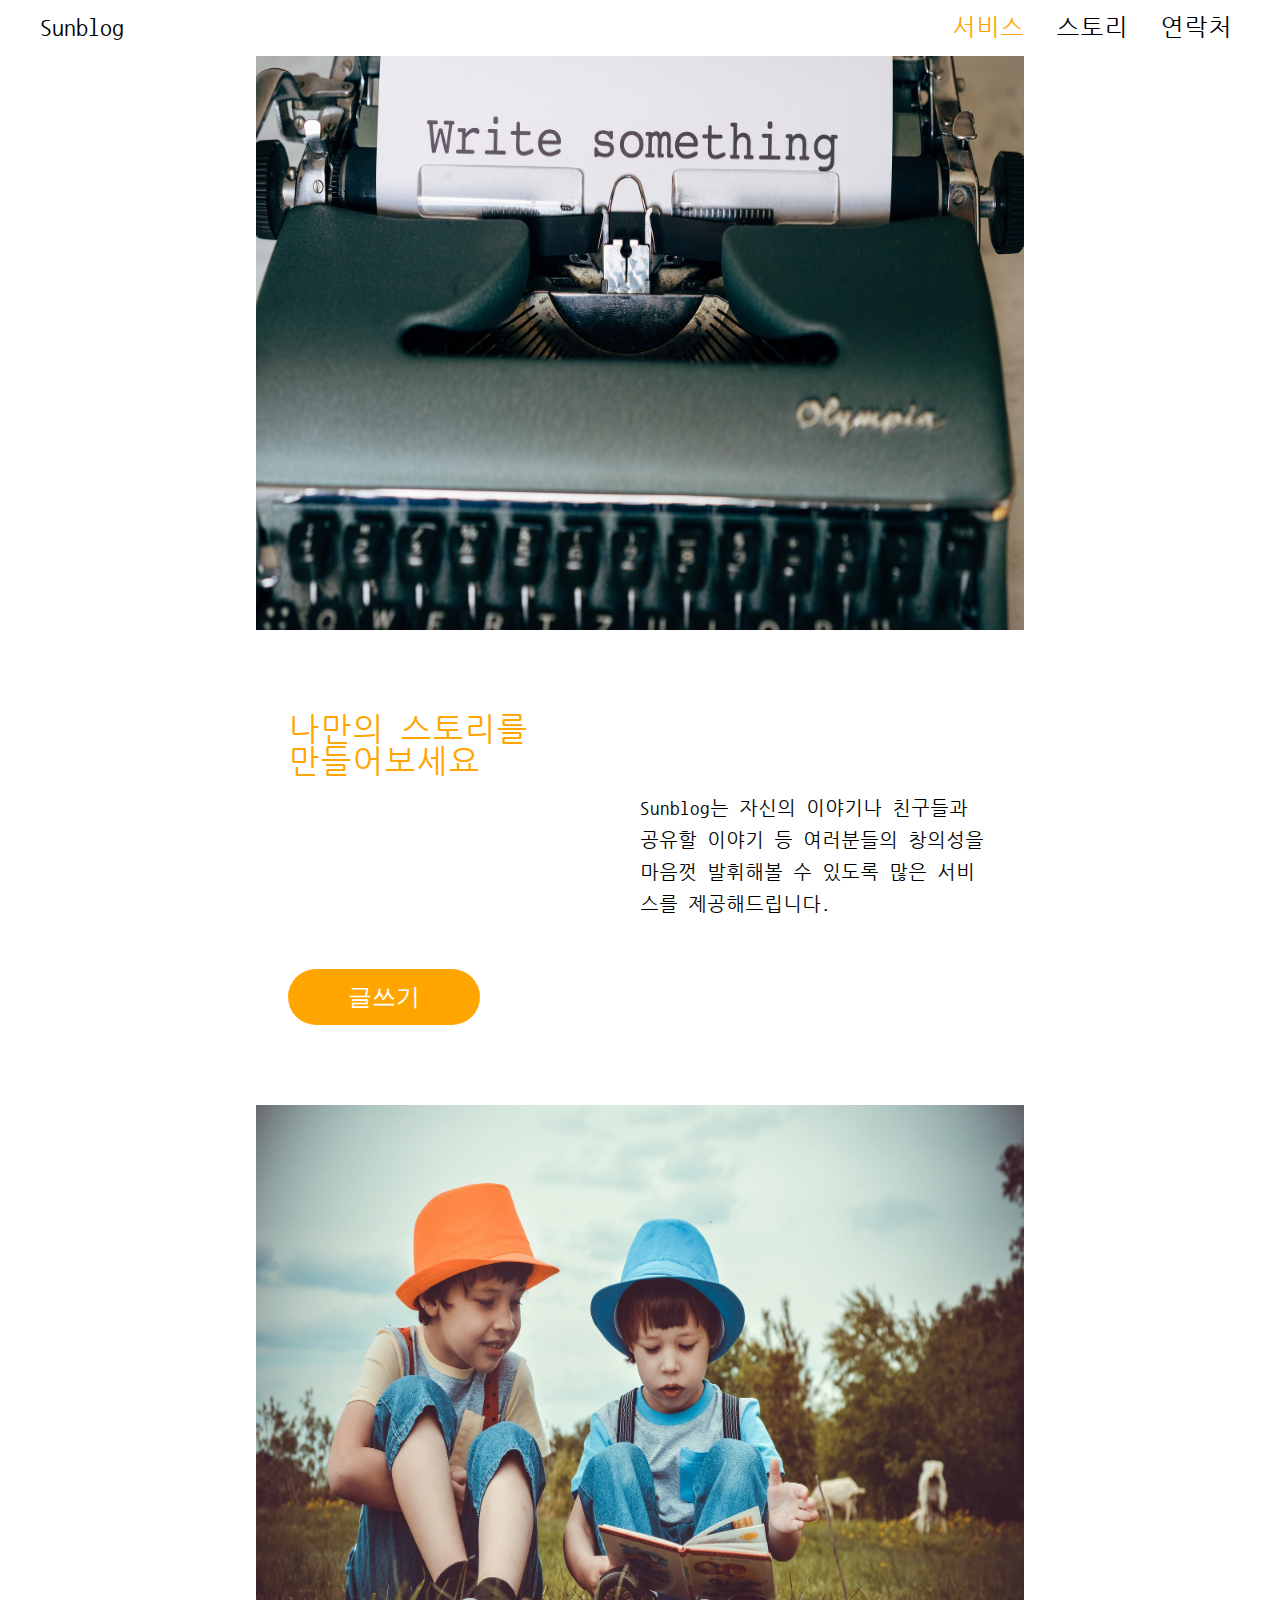
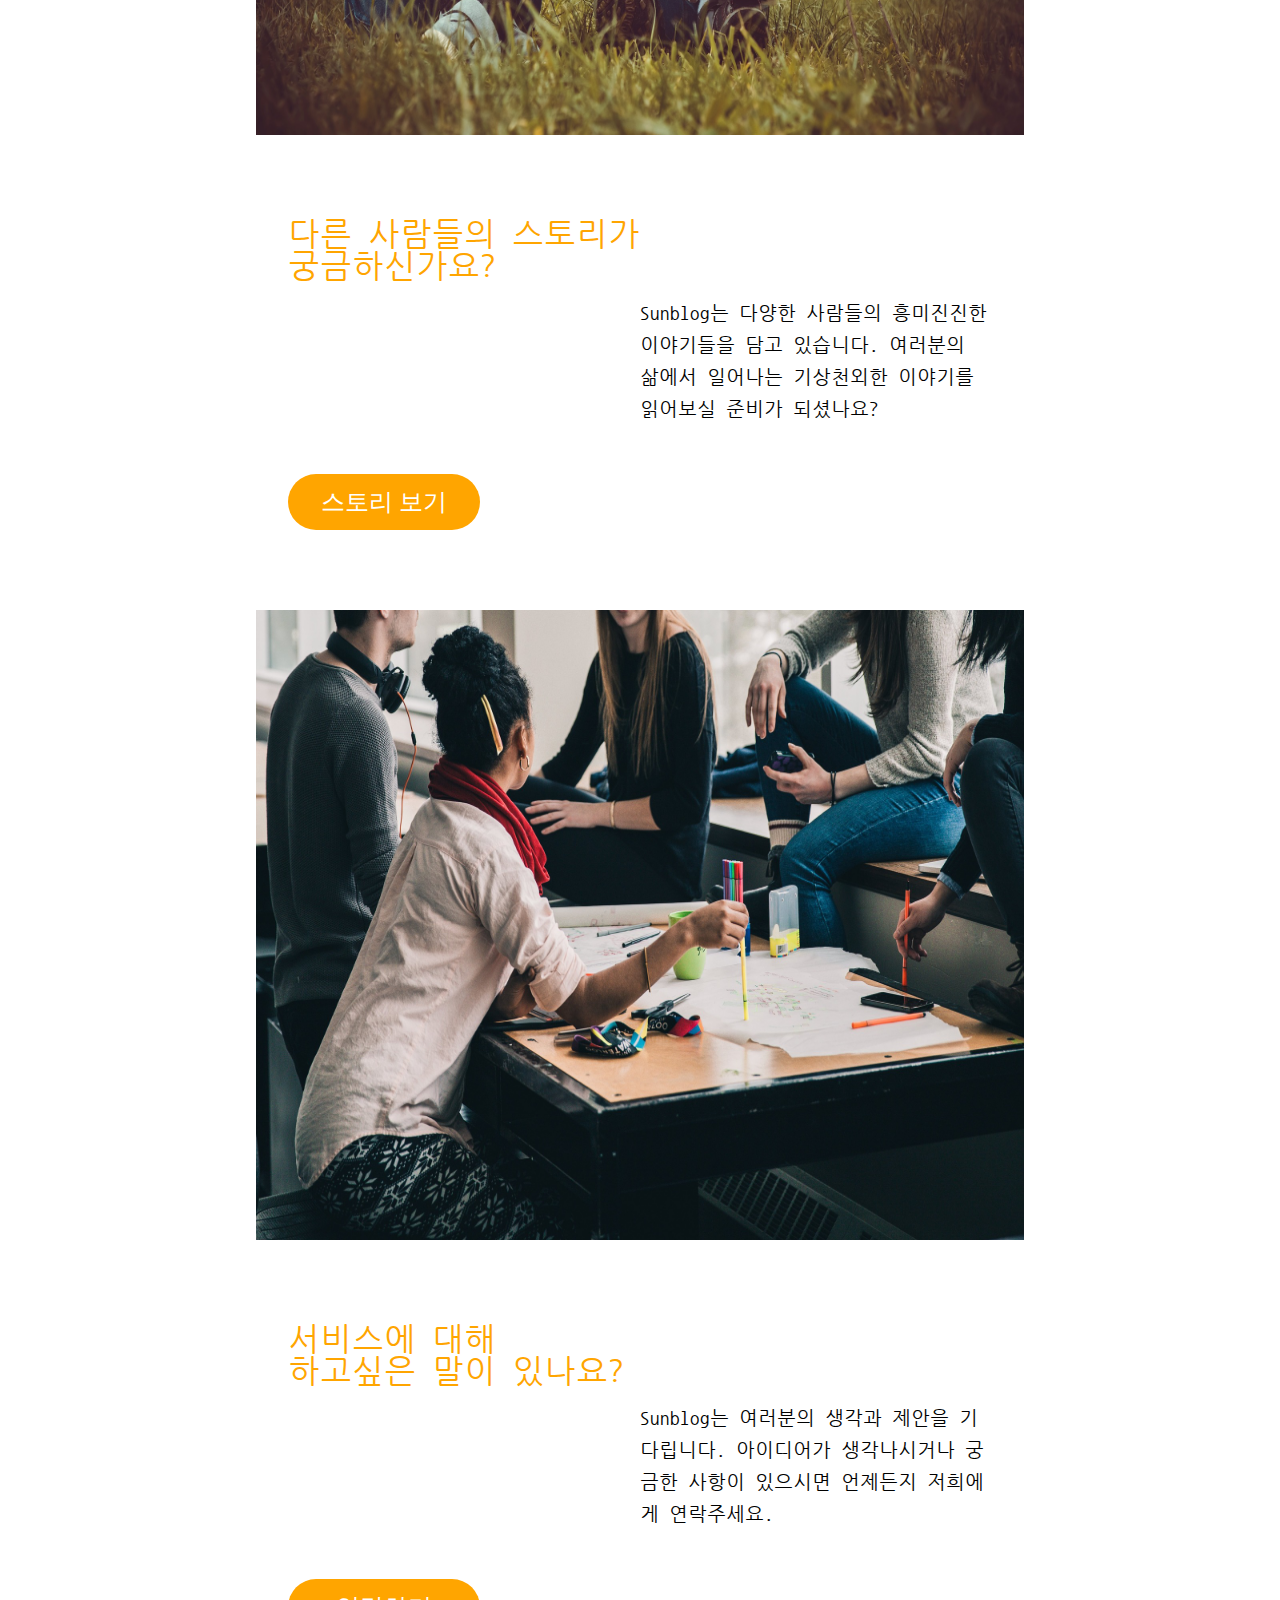
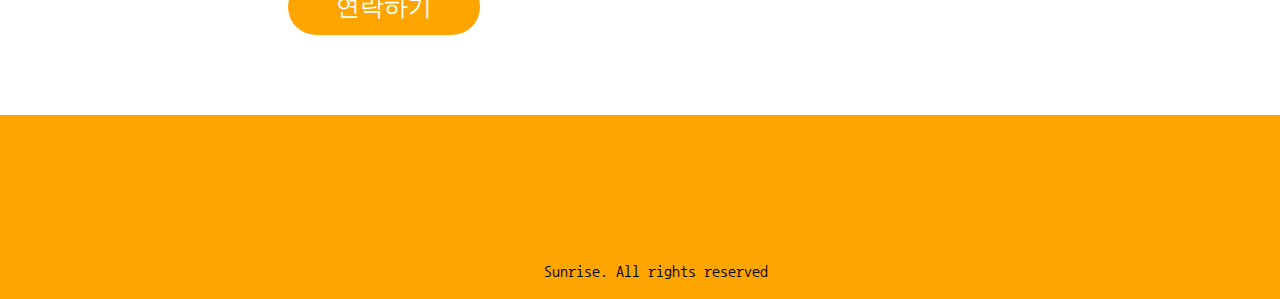
==== index.html @ b1ca1965 "added story, contact section" ====
<!DOCTYPE html>
<html lang="en">
<head>
  <meta charset="UTF-8">
  <meta http-equiv="X-UA-Compatible" content="IE=edge">
  <meta name="viewport" content="width=device-width, initial-scale=1.0">
  <title>Sunrise 블로그</title>
  <link rel="stylesheet" href="https://cdnjs.cloudflare.com/ajax/libs/font-awesome/6.4.0/css/all.min.css" integrity="sha512-iecdLmaskl7CVkqkXNQ/ZH/XLlvWZOJyj7Yy7tcenmpD1ypASozpmT/E0iPtmFIB46ZmdtAc9eNBvH0H/ZpiBw==" crossorigin="anonymous" referrerpolicy="no-referrer" />
  <link rel="stylesheet" href="css/landing.css">
</head>
<body>
  <header>
    <a href="#" class="logo"><i class="fa-brands fa-blogger"></i>Sunblog</a>
    
    <div class="menu">
      <nav class="navbar">
        <ul>
          <li><a href="#about" class="active">서비스</a></li>
          <li><a href="#story">스토리</a></li>
          <li><a href="#contact">연락처</a></li>
        </ul>
      </nav>
      
      <div class="mode">
        <i class="fa-solid fa-toggle-on"></i>
        <i class="fa-solid fa-toggle-off active"></i>
      </div>
    </div>
  </header>

  <!-- 서비스 -->
  <section class="about" id="about">
    <div class="image">
      <img src="imgs/about.jpg" alt="about">
    </div>
    <div class="content">
      <h3>나만의 스토리를 <br/> 만들어보세요 </h3>
      <p>Sunblog는 자신의 이야기나 친구들과 공유할 이야기 등 여러분들의 창의성을 마음껏 발휘해볼 수 있도록 많은 서비스를 제공해드립니다.</p>
      <a href="#"><button>글쓰기</button></a>
    </div>
  </section>
  
  <!-- 스토리 -->
  <section class="story" id="story">
    <div class="image">
      <img src="imgs/story.jpg" alt="story">
    </div>
    <div class="content">
      <h3>다른 사람들의 스토리가 <br/> 궁금하신가요? </h3>
      <p>Sunblog는 다양한 사람들의 흥미진진한 이야기들을 담고 있습니다. 여러분의 삶에서 일어나는 기상천외한 이야기를 읽어보실 준비가 되셨나요?</p>
      <a href="#"><button>스토리 보기</button></a>
    </div>
  </section>

  <!-- 연락처 -->
  <section class="contact" id="contact">
    <div class="image">
      <img src="imgs/contact.jpg" alt="contact">
    </div>
    <div class="content">
      <h3>서비스에 대해 <br/> 하고싶은 말이 있나요? </h3>
      <p>Sunblog는 여러분의 생각과 제안을 기다립니다. 아이디어가 생각나시거나 궁금한 사항이 있으시면 언제든지 저희에게 연락주세요.</p>
      <a href="#"><button>연락하기</button></a>
    </div>
  </section>

  <!-- 푸터 -->
  <section class="footer">
    <div class="icons">
      <a href="#" class="fab fa-facebook-f"></a>
      <a href="#" class="fab fa-twitter"></a>
      <a href="#" class="fab fa-instagram"></a>
      <a href="#" class="fab fa-github"></a>
      <a href="#" class="fab fa-pinterest"></a>
      <div class="scroll-up"><i class="fa-solid fa-circle-up"></i></div>
    </div>
    <div class="credit"><i class="fa-brands fa-blogger"></i>Sunrise. All rights reserved </div>
  </section>
  
  <script src="js/landing.js"></script>
</body>
</html>
---- css/landing.css ----
@import url('reset.css');
@import url('global.css');

/* 다크 테마 */
body.dark, header.dark{
  color: #fff;
  background: #333;
}
/* 헤더  */
header{
  /* border: 1px solid red; */
  width: 100%;
  background: #fff;
  position: fixed;
  display: flex;
  justify-content: space-between;
  align-items: center;
  padding: 1rem 2rem;
  z-index: 1;
}
header.active{
  box-shadow: 0 .1rem .7rem rgba(0, 0, 0, .3);
}
header .menu{
  display: flex;
  align-items: center;
}
header .navbar ul{
  display: flex;
}
header .navbar ul li{
  margin: 0 1rem;
}
header .navbar ul li a{
  font-size: 1.5rem;
  transition: .2s;
}
header .navbar ul li .active,
header .navbar ul li a:hover{
  color: var(--primary-color);
}
header .logo{
  display: flex;
  align-items: center;
  font-size: 1.5rem;
  transition: .2s;
}
header .logo i{
  font-size: 3rem;
  margin-right: .5rem;
}
header .logo:hover{
  color: var(--primary-color);
  letter-spacing: .1rem;
}
header .mode{
  font-size: 2.5rem;
  cursor: pointer;
  transition: 1s;
}
header .mode i:not(.active){
  display: none;
}
/* 서비스, 스토리, 연락처 */
section{
  width: 60vw;
  margin: 0 auto;
}
.image img{
  height: 70vh;
  width: 100%;
}
.content{
  padding: 5rem 2rem;
}
.content h3{
  width: 50%;
  font-size: 2rem;
  color: var(--primary-color);
  /* border: 1px solid red; */
}
.content p{
  font-size: 1.2rem;
  padding: 1rem 0;
  width: 50%;
  margin-left: auto;
  line-height: 2rem;
  /* border: 1px solid green; */
}
.content button{
  width: 12rem;
  height: 3.5rem;
  background: var(--primary-color);
  color: #fff;
  border: none;
  border-radius: 2rem;
  cursor: pointer;
  font-size: 1.5rem;
  transition: .2s;
  margin-top: 2rem;
}
.content button:hover{
  background: var(--secondary-color);
  letter-spacing: .2rem;
}


/* 푸터 */
.footer{
  width: 100vw;
  background: var(--primary-color);
}
.footer .icons{
  padding: 3rem 0;
  display: flex;
}
.footer .icons .scroll-up{
  margin-left: auto;
  margin-right: 2rem;
  cursor: pointer;
}
.footer .icons .scroll-up i{
  width: 3rem;
  height: 3rem;
  line-height: 3rem;
  text-align: center;
  font-size: 2rem;
  transition: .2s;
}
.footer .icons .scroll-up i:hover{
  color: #fff;
  transform: scale(1.2);
}
.footer .icons a{
  width: 3rem;
  height: 3rem;
  line-height: 3rem;
  text-align: center;
  border-radius: 50%;
  font-size: 1.5rem;
  margin: 0 .2rem;
  transition: .2s linear;
  /* border: 1px solid red; */
}
.footer .icons a:hover{
  color: #fff;
  transform: scale(1.5);
}
.footer .credit{
  font-size: 1rem;
  width: 100%;
  padding-bottom: 1rem;
  text-align: center;
  display: flex;
  justify-content: center;
  align-items: center;
}
.footer .credit i{
  width: 1.5rem;
  height: 1.5rem;
  font-size: 1.5rem;
  margin-right: .5rem;
}
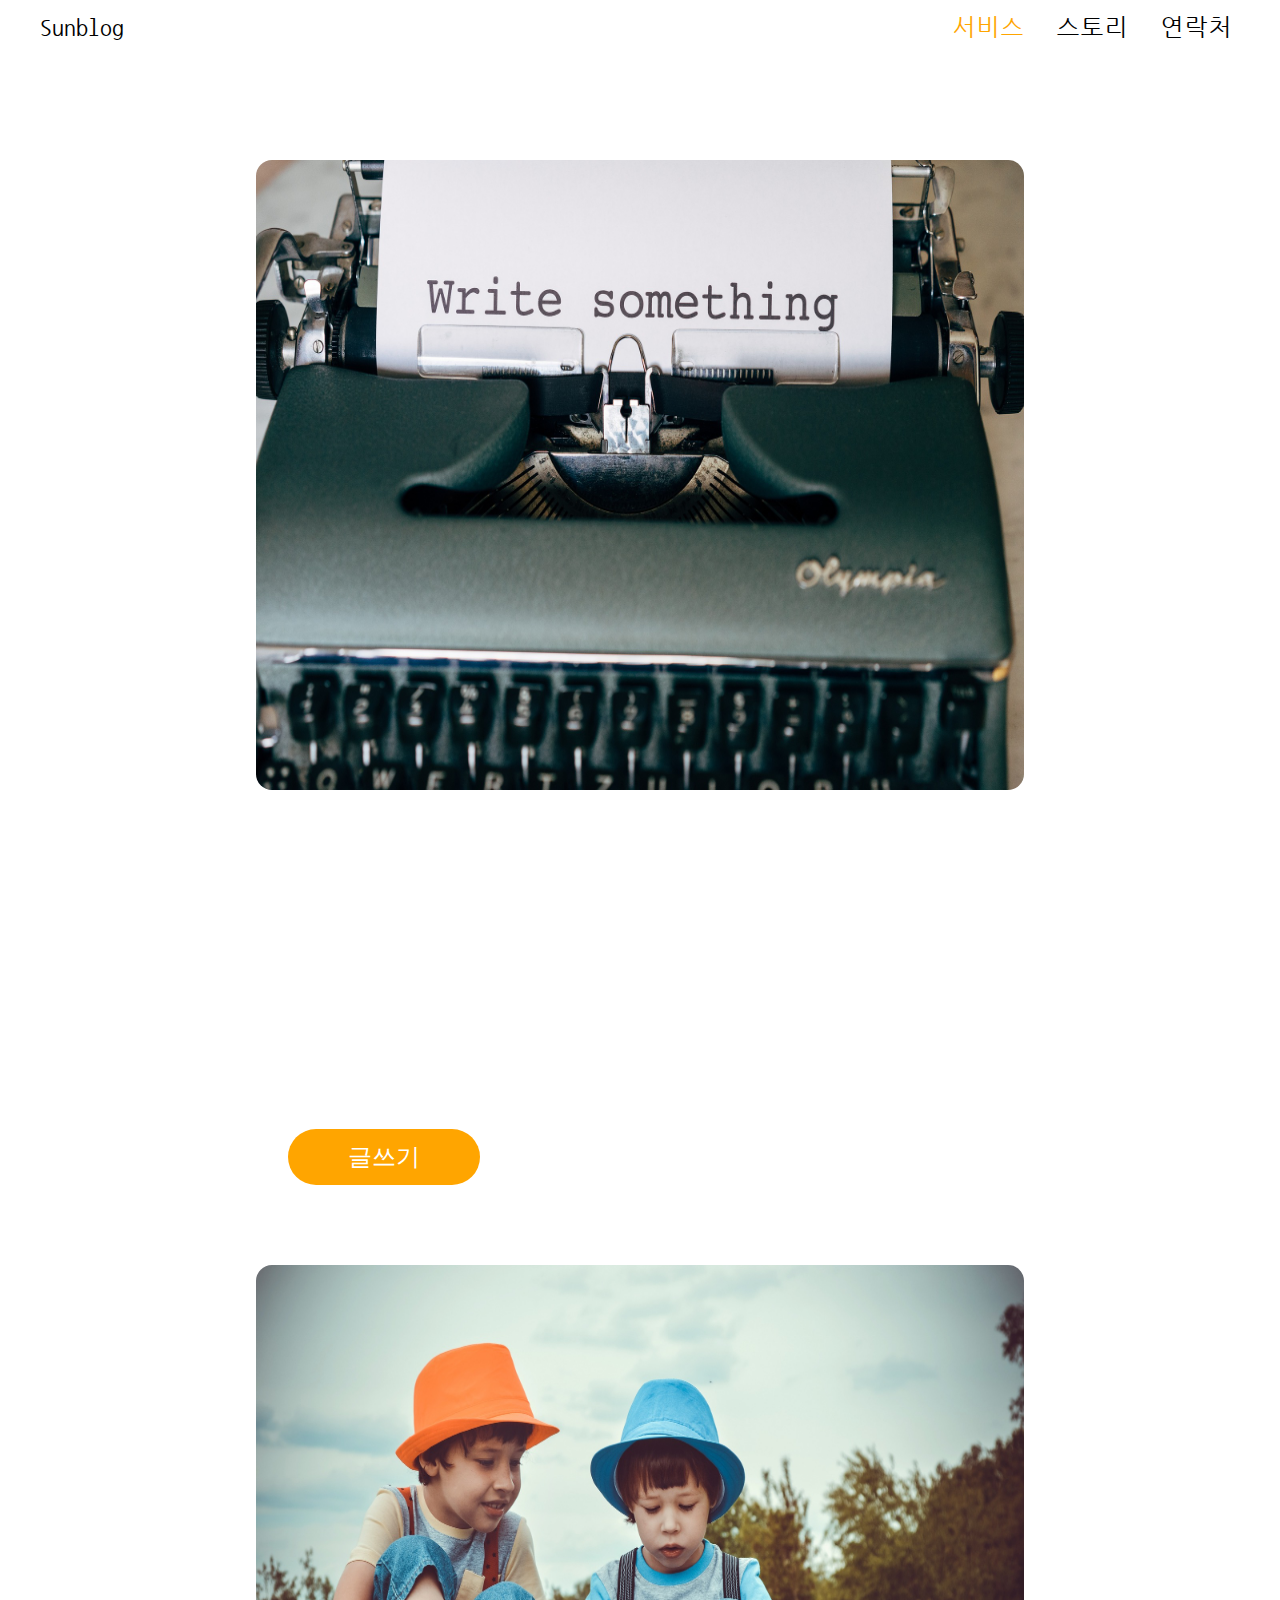
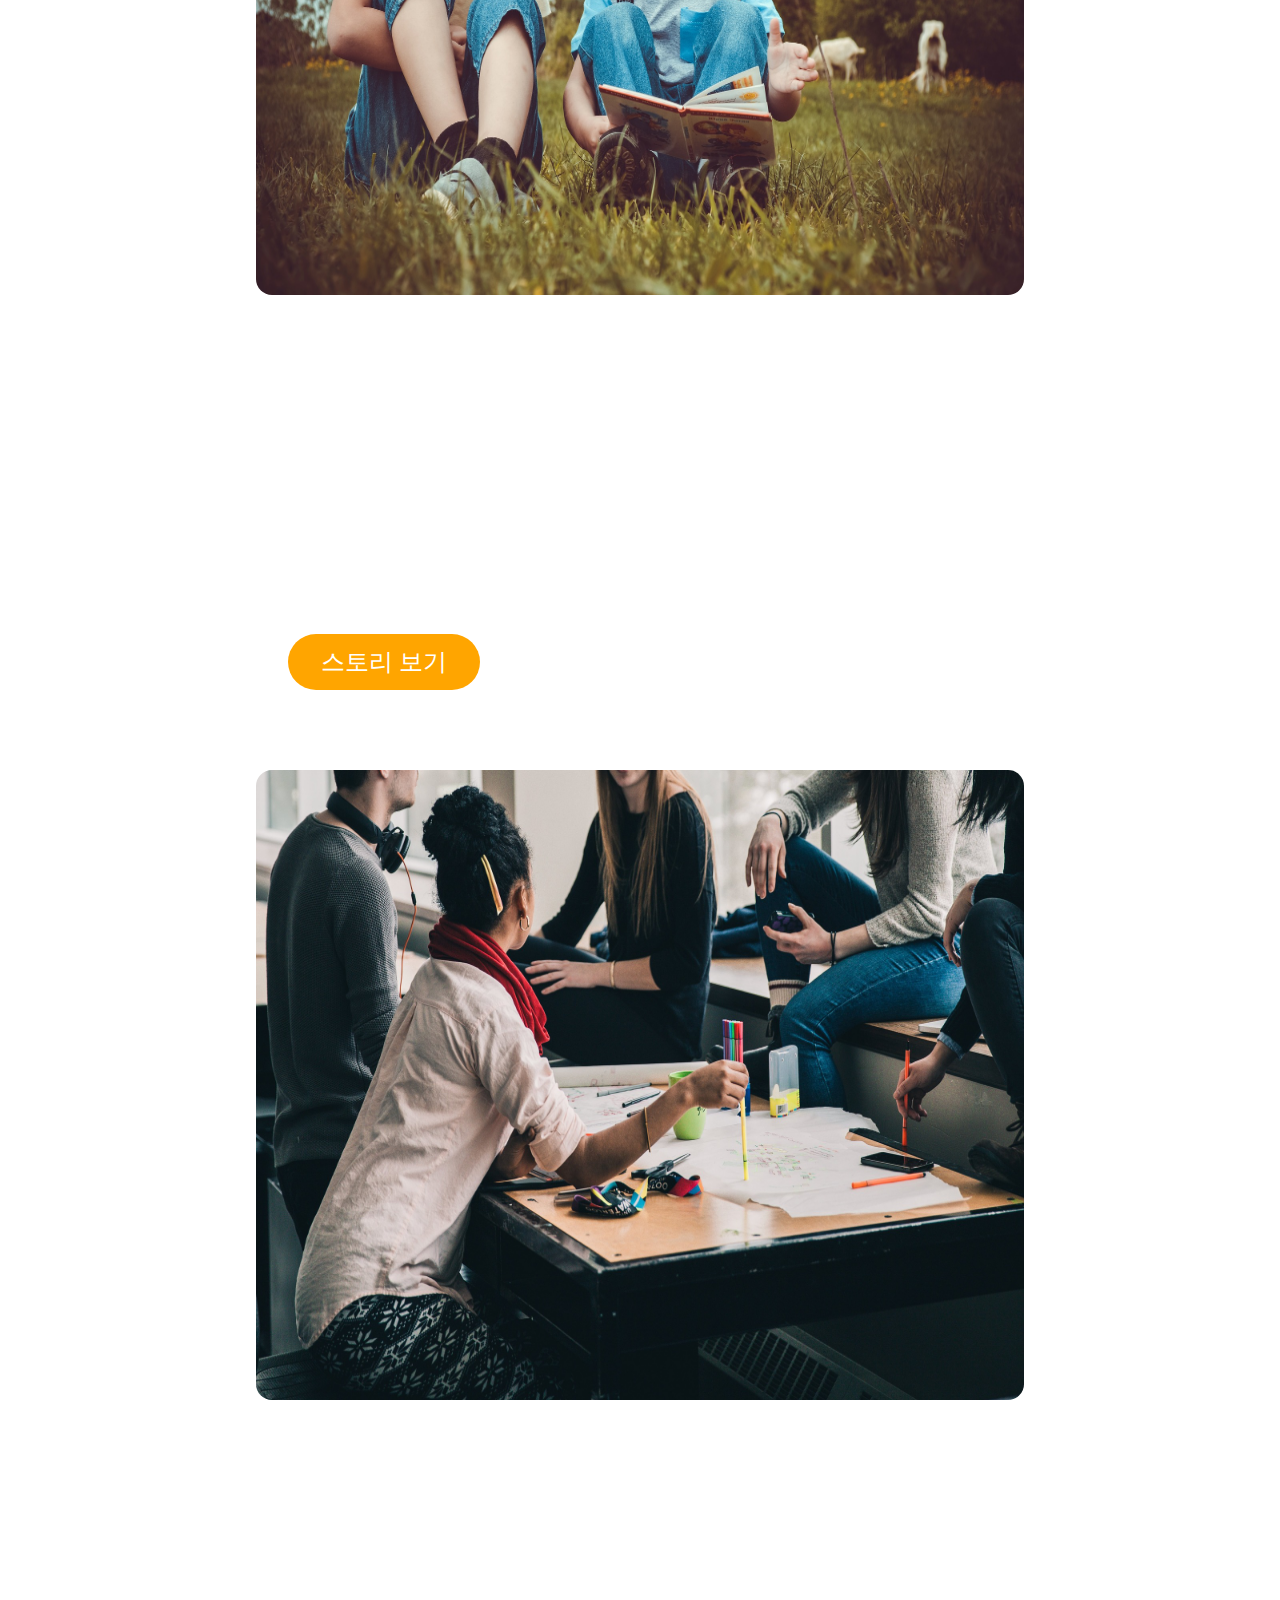
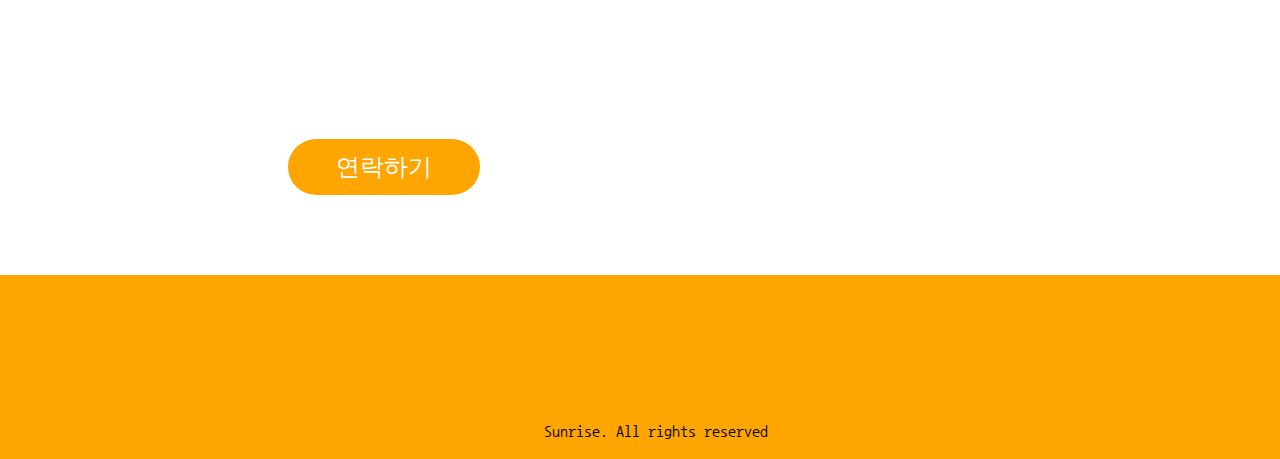
==== commit 6e377bed: "added text animation for landing page" ====
--- a/index.html
+++ b/index.html
@@ -34,8 +34,8 @@
       <img src="imgs/about.jpg" alt="about">
     </div>
     <div class="content">
-      <h3>나만의 스토리를 <br/> 만들어보세요 </h3>
-      <p>Sunblog는 자신의 이야기나 친구들과 공유할 이야기 등 여러분들의 창의성을 마음껏 발휘해볼 수 있도록 많은 서비스를 제공해드립니다.</p>
+      <h3 class="right">나만의 스토리를 <br/> 만들어보세요 </h3>
+      <p class="down">Sunblog는 자신의 이야기나 친구들과 공유할 이야기 등 여러분들의 창의성을 마음껏 발휘해볼 수 있도록 많은 서비스를 제공해드립니다.</p>
       <a href="#"><button>글쓰기</button></a>
     </div>
   </section>
@@ -46,8 +46,8 @@
       <img src="imgs/story.jpg" alt="story">
     </div>
     <div class="content">
-      <h3>다른 사람들의 스토리가 <br/> 궁금하신가요? </h3>
-      <p>Sunblog는 다양한 사람들의 흥미진진한 이야기들을 담고 있습니다. 여러분의 삶에서 일어나는 기상천외한 이야기를 읽어보실 준비가 되셨나요?</p>
+      <h3 class="right">다른 사람들의 스토리가 <br/> 궁금하신가요? </h3>
+      <p class="down">Sunblog는 다양한 사람들의 흥미진진한 이야기들을 담고 있습니다. 여러분의 삶에서 일어나는 기상천외한 이야기를 읽어보실 준비가 되셨나요?</p>
       <a href="#"><button>스토리 보기</button></a>
     </div>
   </section>
@@ -58,8 +58,8 @@
       <img src="imgs/contact.jpg" alt="contact">
     </div>
     <div class="content">
-      <h3>서비스에 대해 <br/> 하고싶은 말이 있나요? </h3>
-      <p>Sunblog는 여러분의 생각과 제안을 기다립니다. 아이디어가 생각나시거나 궁금한 사항이 있으시면 언제든지 저희에게 연락주세요.</p>
+      <h3 class="right">서비스에 대해 <br/> 하고싶은 말이 있나요? </h3>
+      <p class="down">Sunblog는 여러분의 생각과 제안을 기다립니다. 아이디어가 생각나시거나 궁금한 사항이 있으시면 언제든지 저희에게 연락주세요.</p>
       <a href="#"><button>연락하기</button></a>
     </div>
   </section>
--- a/css/landing.css
+++ b/css/landing.css
@@ -8,7 +8,6 @@
 }
 /* 헤더  */
 header{
-  /* border: 1px solid red; */
   width: 100%;
   background: #fff;
   position: fixed;
@@ -66,9 +65,13 @@
   width: 60vw;
   margin: 0 auto;
 }
+.about{
+  padding-top: 10rem;
+}
 .image img{
   height: 70vh;
   width: 100%;
+  border-radius: 1rem;
 }
 .content{
   padding: 5rem 2rem;
@@ -77,7 +80,7 @@
   width: 50%;
   font-size: 2rem;
   color: var(--primary-color);
-  /* border: 1px solid red; */
+  transition: 1s ease-out;
 }
 .content p{
   font-size: 1.2rem;
@@ -85,7 +88,7 @@
   width: 50%;
   margin-left: auto;
   line-height: 2rem;
-  /* border: 1px solid green; */
+  transition: 1s ease-out;
 }
 .content button{
   width: 12rem;
@@ -140,7 +143,6 @@
   font-size: 1.5rem;
   margin: 0 .2rem;
   transition: .2s linear;
-  /* border: 1px solid red; */
 }
 .footer .icons a:hover{
   color: #fff;
@@ -160,4 +162,30 @@
   height: 1.5rem;
   font-size: 1.5rem;
   margin-right: .5rem;
+}
+
+/* 애니메이션 효과 */
+.up{
+  /* y 좌표를 아래쪽으로 100px 만큼 내린다 */
+  transform: translate(0, 100px); 
+  opacity: 0;
+}
+.down{
+  /* y 좌표를 위쪽으로 100px 만큼 올린다 */
+  transform: translate(0, -100px);
+  opacity: 0;
+}
+/* x 좌표를 오른쪽으로 100px 만큼 이동한다 */
+.left {
+  transform: translate(100px, 0);
+  opacity: 0;
+}
+/* x 좌표를 왼쪽으로 100px 만큼 이동한다 */
+.right {
+  transform: translate(-100px, 0);
+  opacity: 0;
+}
+.show{
+  opacity: 1;
+  transform: none;
 }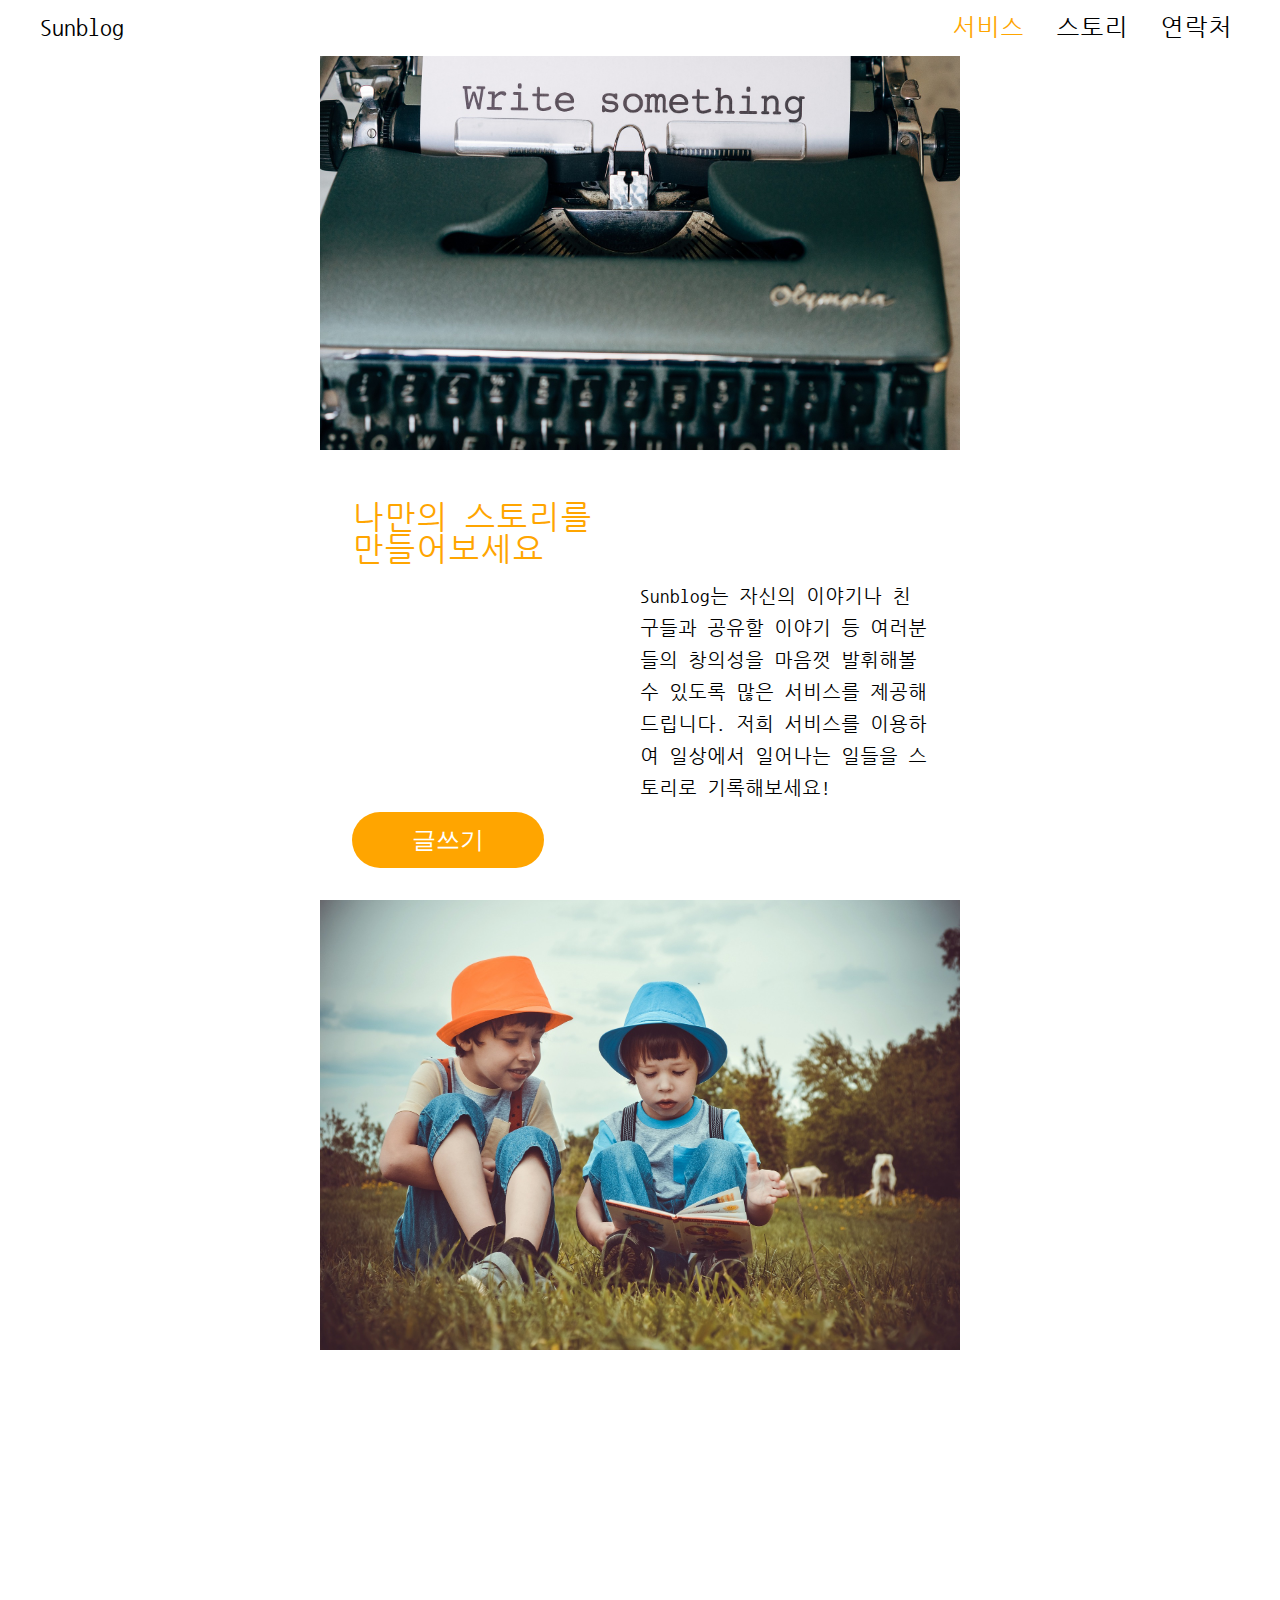
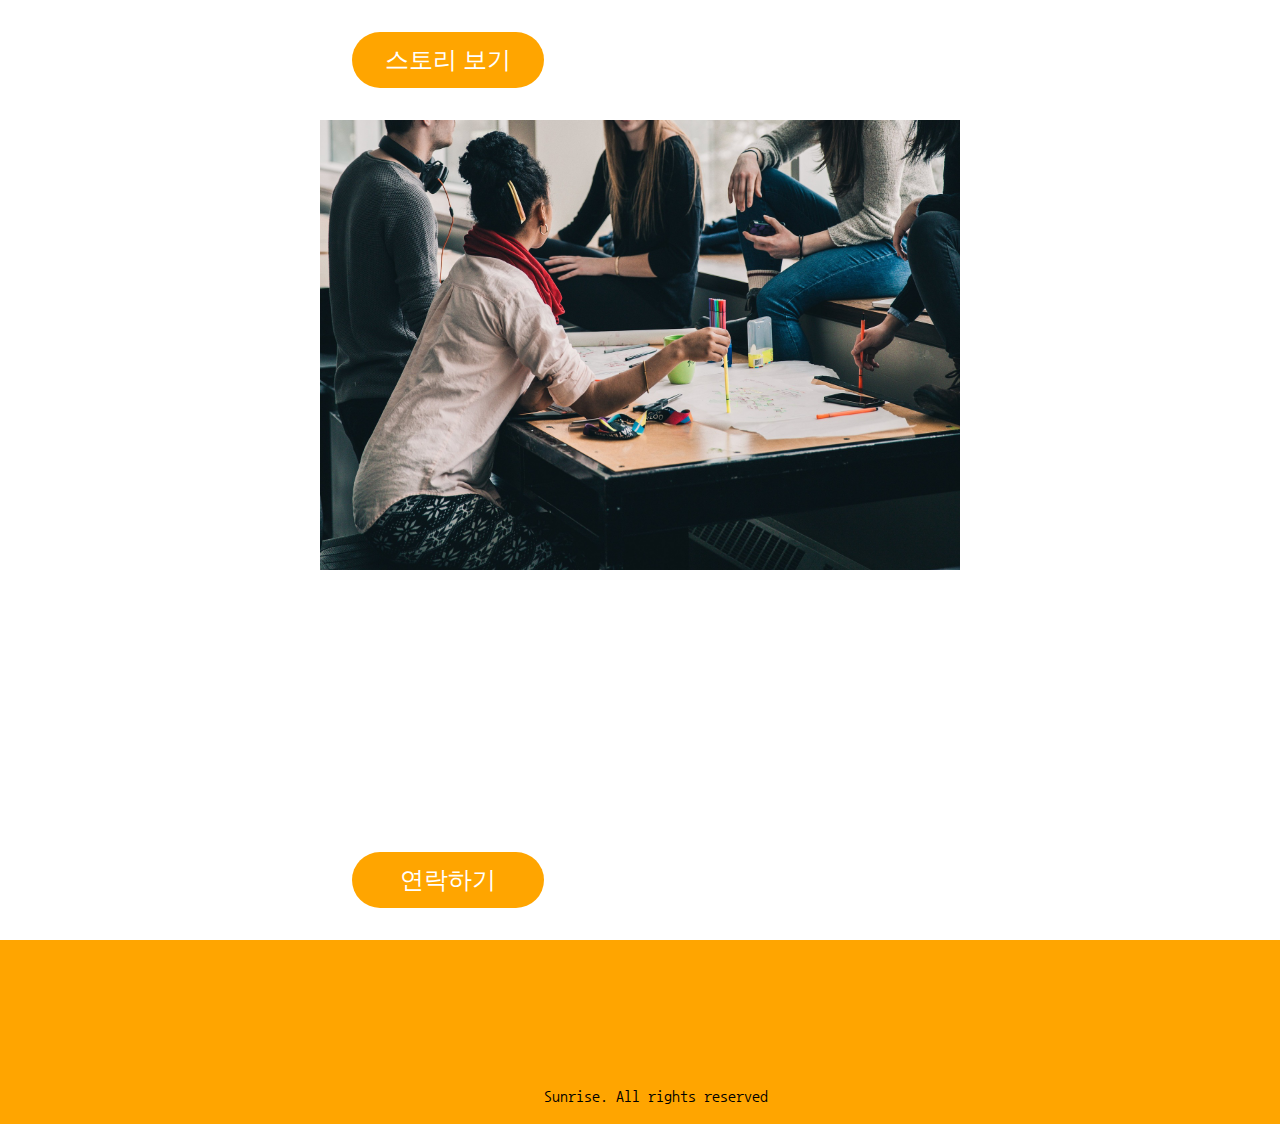
==== commit 3011df0c: "set section height to fill browser height && bug fixed about scrolling when logo or scrollup arrow b" ====
--- a/index.html
+++ b/index.html
@@ -34,8 +34,9 @@
       <img src="imgs/about.jpg" alt="about">
     </div>
     <div class="content">
-      <h3 class="right">나만의 스토리를 <br/> 만들어보세요 </h3>
-      <p class="down">Sunblog는 자신의 이야기나 친구들과 공유할 이야기 등 여러분들의 창의성을 마음껏 발휘해볼 수 있도록 많은 서비스를 제공해드립니다.</p>
+      <h3>나만의 스토리를 <br/> 만들어보세요 </h3>
+      <p>Sunblog는 자신의 이야기나 친구들과 공유할 이야기 등 여러분들의 창의성을 마음껏 발휘해볼 수 있도록 많은 서비스를 제공해드립니다. 
+        저희 서비스를 이용하여 일상에서 일어나는 일들을 스토리로 기록해보세요!</p>
       <a href="#"><button>글쓰기</button></a>
     </div>
   </section>
@@ -67,11 +68,11 @@
   <!-- 푸터 -->
   <section class="footer">
     <div class="icons">
-      <a href="#" class="fab fa-facebook-f"></a>
-      <a href="#" class="fab fa-twitter"></a>
-      <a href="#" class="fab fa-instagram"></a>
-      <a href="#" class="fab fa-github"></a>
-      <a href="#" class="fab fa-pinterest"></a>
+      <a href="https://ko-kr.facebook.com/" class="fab fa-facebook-f"></a>
+      <a href="https://twitter.com/?lang=ko" class="fab fa-twitter"></a>
+      <a href="https://www.instagram.com/" class="fab fa-instagram"></a>
+      <a href="https://github.com/" class="fab fa-github"></a>
+      <a href="https://www.pinterest.co.kr/" class="fab fa-pinterest"></a>
       <div class="scroll-up"><i class="fa-solid fa-circle-up"></i></div>
     </div>
     <div class="credit"><i class="fa-brands fa-blogger"></i>Sunrise. All rights reserved </div>
--- a/css/landing.css
+++ b/css/landing.css
@@ -61,26 +61,31 @@
   display: none;
 }
 /* 서비스, 스토리, 연락처 */
-section{
-  width: 60vw;
+section:not(.footer){
+  width: 50vw;  
+  height: calc(100vh - 80px); /* 헤더높이만큼 제외함 */
+  min-height: calc(100vh - 80px); /* 헤더높이만큼 제외함 */
+  max-height: calc(100vh - 80px); /* 헤더높이만큼 제외함 */
   margin: 0 auto;
+  position: relative;
 }
-.about{
-  padding-top: 10rem;
+section.about{ /* 그냥 .about 으로 하니까 적용안되고 section.about 으로 해야 적용됨. 시맨틱 태그라서 그런듯 */
+  height: 100vh; /* 헤더의 position이 fixed이므로 about 섹션이 헤더높이만큼 위로 올라가서 공간이 80px만큼 남기 때문에 전체높이 100vh 에 맞춰야 공간이 안남음*/
+  min-height: 100vh; 
+  max-height: 100vh; 
 }
 .image img{
-  height: 70vh;
+  height: 50vh;
   width: 100%;
-  border-radius: 1rem;
 }
 .content{
-  padding: 5rem 2rem;
+  padding: 3rem 2rem;
 }
 .content h3{
   width: 50%;
   font-size: 2rem;
   color: var(--primary-color);
-  transition: 1s ease-out;
+  transition: .7s ease-out;
 }
 .content p{
   font-size: 1.2rem;
@@ -88,7 +93,7 @@
   width: 50%;
   margin-left: auto;
   line-height: 2rem;
-  transition: 1s ease-out;
+  transition: .7s ease-out;
 }
 .content button{
   width: 12rem;
@@ -101,6 +106,8 @@
   font-size: 1.5rem;
   transition: .2s;
   margin-top: 2rem;
+  position: absolute;
+  bottom: 2rem;
 }
 .content button:hover{
   background: var(--secondary-color);
@@ -110,7 +117,7 @@
 
 /* 푸터 */
 .footer{
-  width: 100vw;
+  width: 100vw; /* section width 는 45vw 이지만 css 우선순위 때문에 푸터에는 100vw 가 적용됨 */
   background: var(--primary-color);
 }
 .footer .icons{
@@ -167,22 +174,22 @@
 /* 애니메이션 효과 */
 .up{
   /* y 좌표를 아래쪽으로 100px 만큼 내린다 */
-  transform: translate(0, 100px); 
+  transform: translate(0, 3rem); 
   opacity: 0;
 }
 .down{
   /* y 좌표를 위쪽으로 100px 만큼 올린다 */
-  transform: translate(0, -100px);
+  transform: translate(0, -3rem);
   opacity: 0;
 }
 /* x 좌표를 오른쪽으로 100px 만큼 이동한다 */
 .left {
-  transform: translate(100px, 0);
+  transform: translate(3rem, 0);
   opacity: 0;
 }
 /* x 좌표를 왼쪽으로 100px 만큼 이동한다 */
 .right {
-  transform: translate(-100px, 0);
+  transform: translate(-3rem, 0);
   opacity: 0;
 }
 .show{
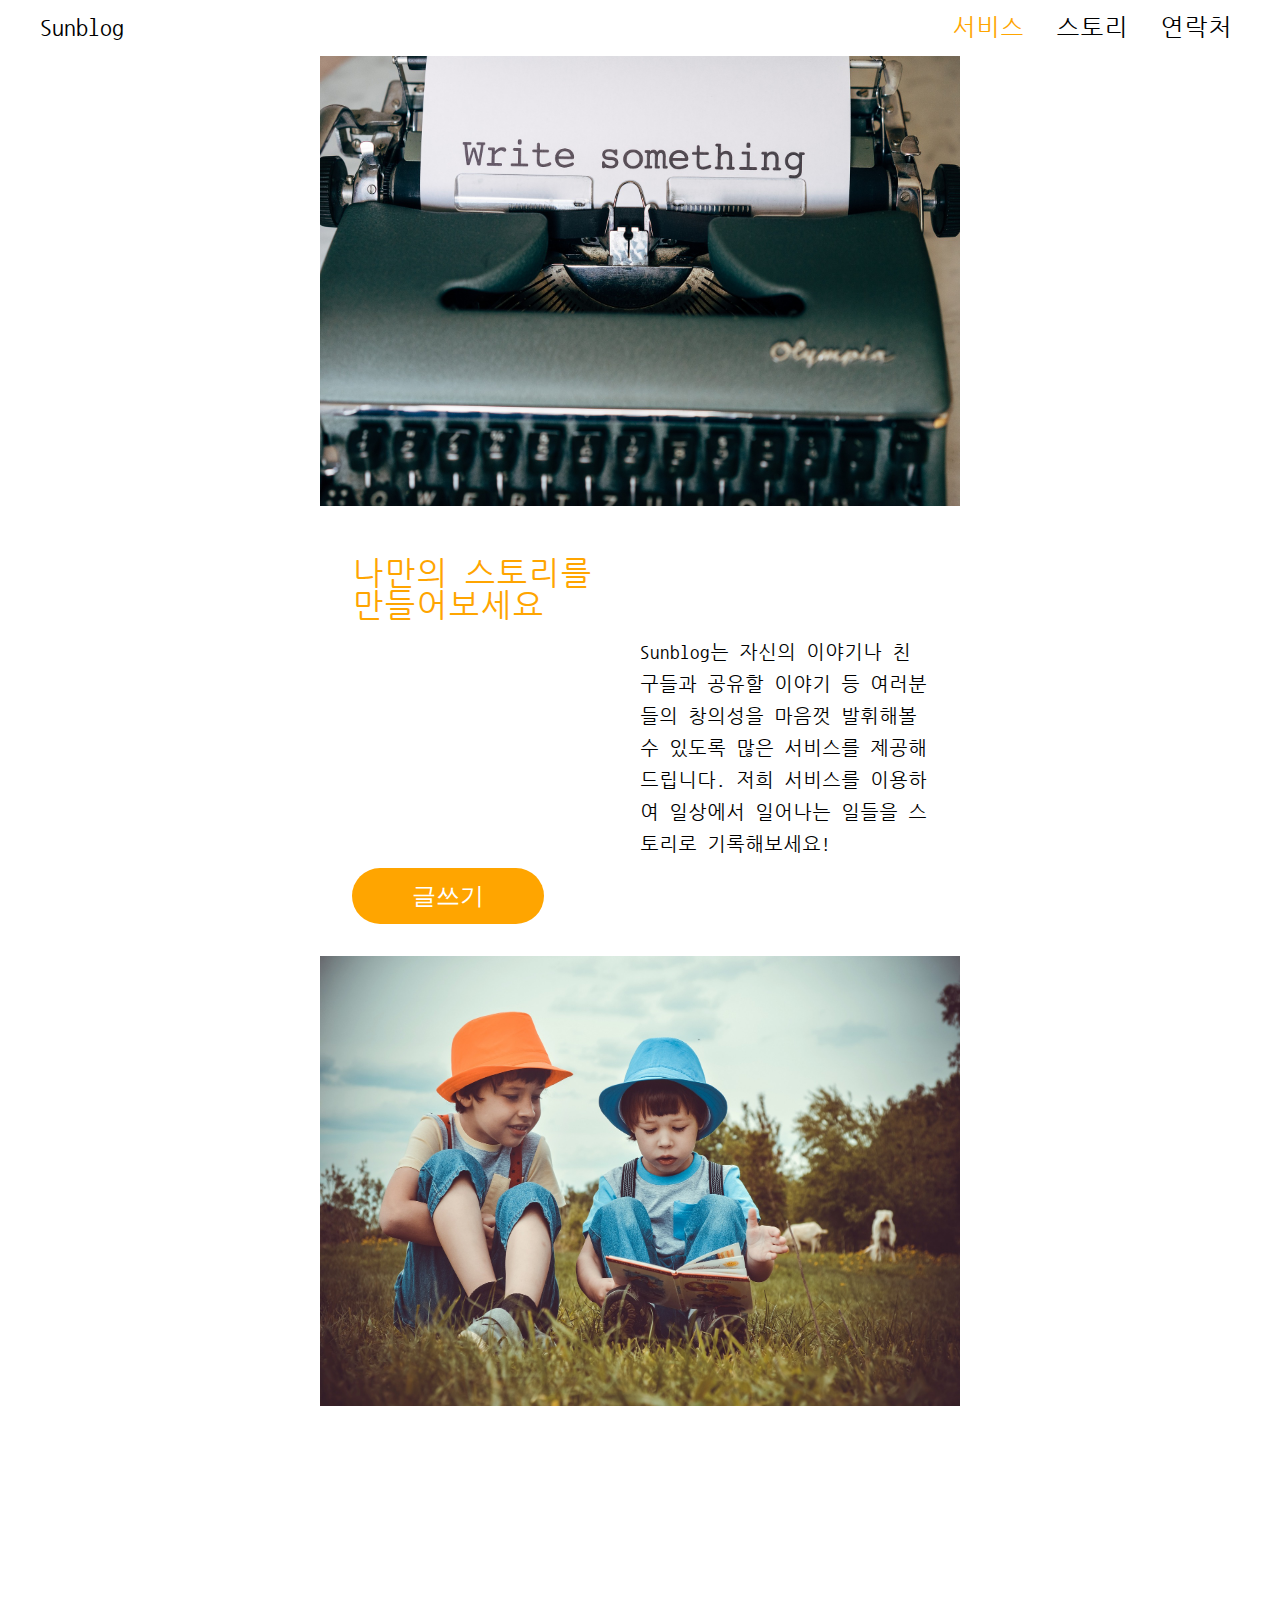
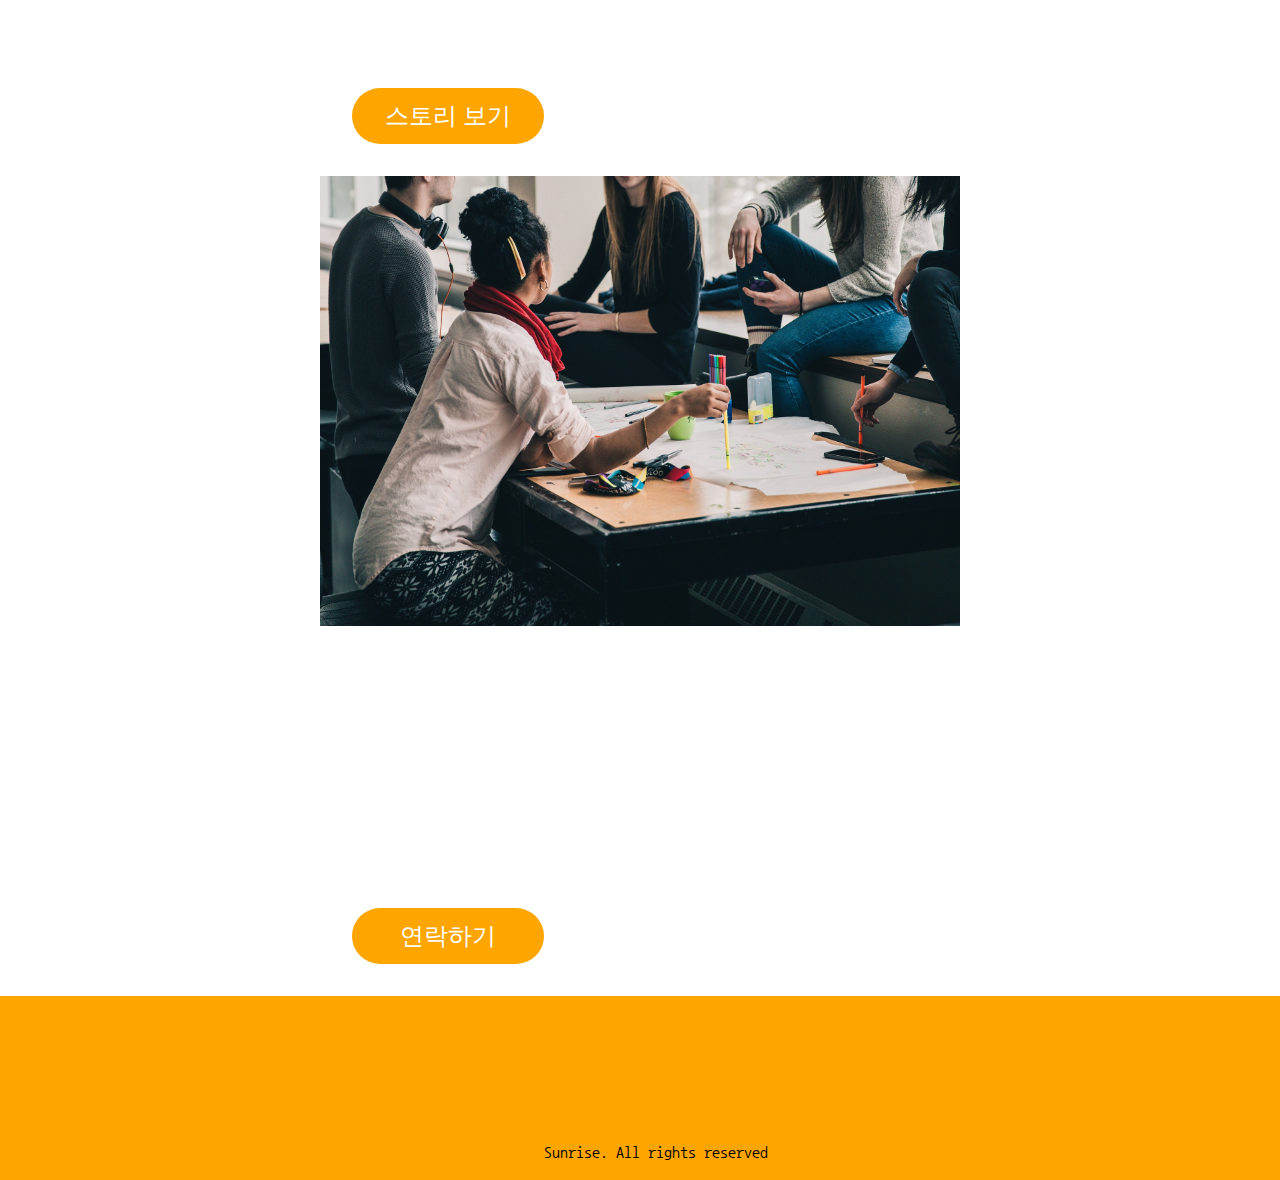
==== commit f06dfe59: "added header, footer, category section for story page" ====
--- a/index.html
+++ b/index.html
@@ -4,11 +4,14 @@
   <meta charset="UTF-8">
   <meta http-equiv="X-UA-Compatible" content="IE=edge">
   <meta name="viewport" content="width=device-width, initial-scale=1.0">
+  <meta name="mobile-web-app-capable" content="yes">
+  <link rel="manifest" href="/manifest.json">
   <title>Sunrise 블로그</title>
   <link rel="stylesheet" href="https://cdnjs.cloudflare.com/ajax/libs/font-awesome/6.4.0/css/all.min.css" integrity="sha512-iecdLmaskl7CVkqkXNQ/ZH/XLlvWZOJyj7Yy7tcenmpD1ypASozpmT/E0iPtmFIB46ZmdtAc9eNBvH0H/ZpiBw==" crossorigin="anonymous" referrerpolicy="no-referrer" />
   <link rel="stylesheet" href="css/landing.css">
 </head>
 <body>
+  <!-- 헤더 -->
   <header>
     <a href="#" class="logo"><i class="fa-brands fa-blogger"></i>Sunblog</a>
     
@@ -49,7 +52,7 @@
     <div class="content">
       <h3 class="right">다른 사람들의 스토리가 <br/> 궁금하신가요? </h3>
       <p class="down">Sunblog는 다양한 사람들의 흥미진진한 이야기들을 담고 있습니다. 여러분의 삶에서 일어나는 기상천외한 이야기를 읽어보실 준비가 되셨나요?</p>
-      <a href="#"><button>스토리 보기</button></a>
+      <a href="html/story.html"><button>스토리 보기</button></a>
     </div>
   </section>
 
@@ -78,6 +81,7 @@
     <div class="credit"><i class="fa-brands fa-blogger"></i>Sunrise. All rights reserved </div>
   </section>
   
+  <script src="js/scroll.js"></script>
   <script src="js/landing.js"></script>
 </body>
 </html>--- a/css/landing.css
+++ b/css/landing.css
@@ -1,5 +1,6 @@
 @import url('reset.css');
 @import url('global.css');
+@import url('footer.css');
 
 /* 다크 테마 */
 body.dark, header.dark{
@@ -10,7 +11,7 @@
 header{
   width: 100%;
   background: #fff;
-  position: fixed;
+  position: sticky; top: 0;
   display: flex;
   justify-content: space-between;
   align-items: center;
@@ -26,6 +27,7 @@
 }
 header .navbar ul{
   display: flex;
+  align-items: center;
 }
 header .navbar ul li{
   margin: 0 1rem;
@@ -114,63 +116,6 @@
   letter-spacing: .2rem;
 }
 
-
-/* 푸터 */
-.footer{
-  width: 100vw; /* section width 는 45vw 이지만 css 우선순위 때문에 푸터에는 100vw 가 적용됨 */
-  background: var(--primary-color);
-}
-.footer .icons{
-  padding: 3rem 0;
-  display: flex;
-}
-.footer .icons .scroll-up{
-  margin-left: auto;
-  margin-right: 2rem;
-  cursor: pointer;
-}
-.footer .icons .scroll-up i{
-  width: 3rem;
-  height: 3rem;
-  line-height: 3rem;
-  text-align: center;
-  font-size: 2rem;
-  transition: .2s;
-}
-.footer .icons .scroll-up i:hover{
-  color: #fff;
-  transform: scale(1.2);
-}
-.footer .icons a{
-  width: 3rem;
-  height: 3rem;
-  line-height: 3rem;
-  text-align: center;
-  border-radius: 50%;
-  font-size: 1.5rem;
-  margin: 0 .2rem;
-  transition: .2s linear;
-}
-.footer .icons a:hover{
-  color: #fff;
-  transform: scale(1.5);
-}
-.footer .credit{
-  font-size: 1rem;
-  width: 100%;
-  padding-bottom: 1rem;
-  text-align: center;
-  display: flex;
-  justify-content: center;
-  align-items: center;
-}
-.footer .credit i{
-  width: 1.5rem;
-  height: 1.5rem;
-  font-size: 1.5rem;
-  margin-right: .5rem;
-}
-
 /* 애니메이션 효과 */
 .up{
   /* y 좌표를 아래쪽으로 100px 만큼 내린다 */
@@ -195,4 +140,102 @@
 .show{
   opacity: 1;
   transform: none;
+}
+@media (max-width: 1000px){
+  section:not(.footer){
+    width: 90vw;  
+  }
+  .content{
+    display: flex;
+    flex-flow: column;
+  }
+  .content h3, .content p{
+    width: 100%;
+    text-align: center;
+  }
+  .content h3{
+    font-size: 4rem;
+  }
+  .content p{
+    font-size: 2.5rem;
+    line-height: 3rem;
+  }
+  .content button{
+    width: 100%;
+    height: 5rem;
+    border-radius: 3rem;
+    font-size: 2.5rem;
+    left: 50%;
+    transform: translateX(-50%);
+    bottom: 1.5rem;
+  }
+}
+@media (max-width: 830px){
+  .content h3{
+    font-size: 3rem;
+  }
+  .content p{
+    font-size: 2rem;
+    line-height: 2rem;
+  }
+}
+@media (max-width: 550px){
+  header .navbar ul{
+    display: none;
+  }
+  .content h3{
+    font-size: 1.5rem;
+  }
+  .content p{
+    font-size: 1.1rem;
+    line-height: 1.5rem;
+  }
+  .content button{
+    height: 3rem;
+    font-size: 1.2rem;
+  }
+  .image img{
+    height: 40vh;
+  }
+}
+
+@media (max-width: 420px){
+  header .logo{
+    font-size: 1.2rem;
+  }
+  .content{
+    padding: 2rem 1rem;
+    display: flex;
+    flex-flow: column;
+  }
+  .content h3{
+    font-size: 1.7rem;
+  }
+  .content p{
+    font-size: 1.2rem;
+    line-height: 1.5rem;
+  }
+  .content button{
+    bottom: 2rem;
+  }
+}
+@media (max-width: 380px){
+  .content{
+    padding: 1rem 1rem;
+  }
+  .content h3{
+    font-size: 1.7rem;
+  }
+  .content button{
+    bottom: 1rem;
+  }
+}
+@media (max-width: 300px){
+  .content h3{
+    font-size: 1.2rem;
+  }
+  .content p{
+    font-size: 1rem;
+    line-height: 1.5rem;
+  }
 }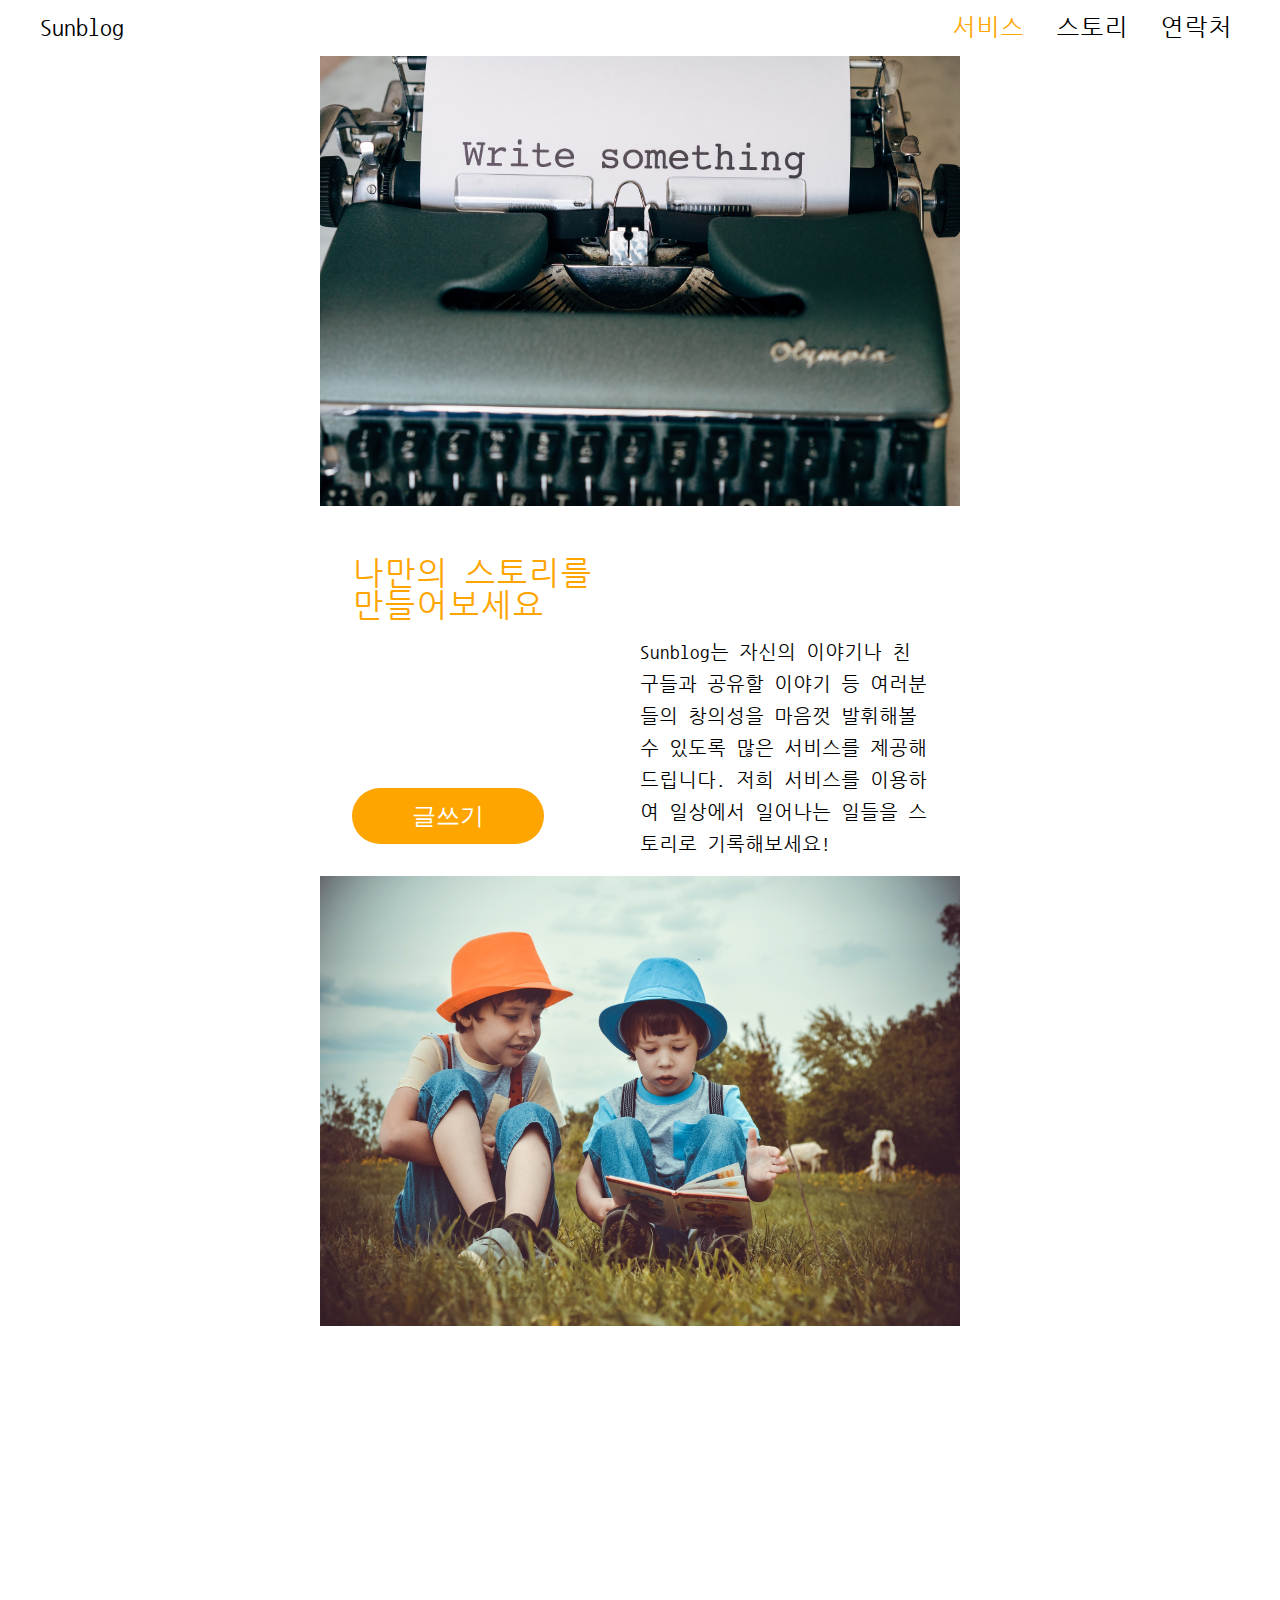
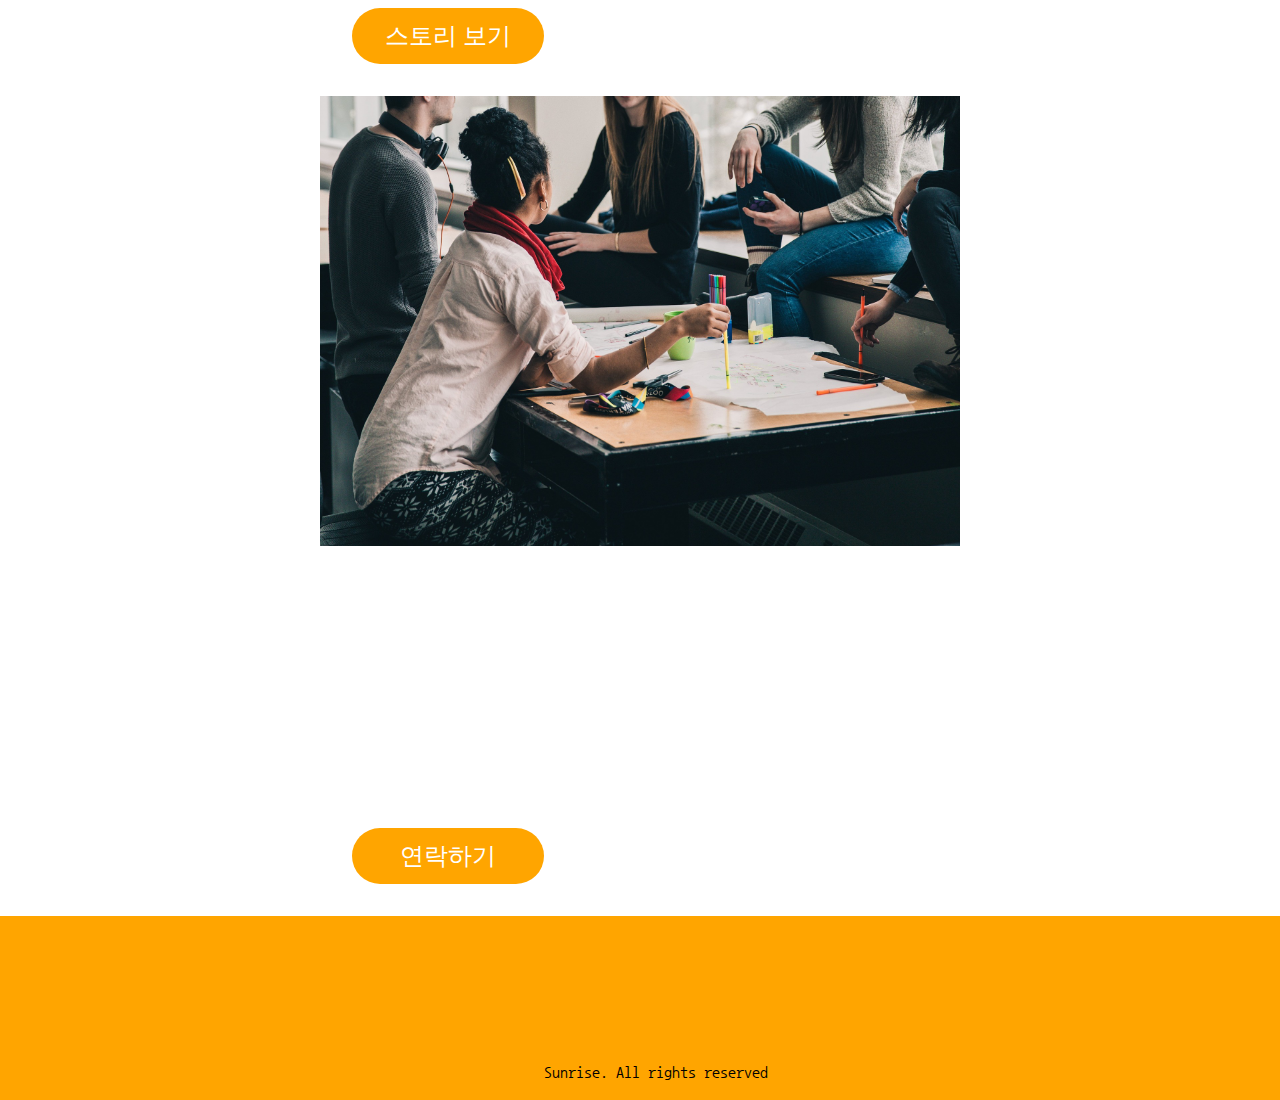
==== commit dea57ec4: "added header, footer, avatar, notification for home page" ====
--- a/index.html
+++ b/index.html
@@ -40,7 +40,7 @@
       <h3>나만의 스토리를 <br/> 만들어보세요 </h3>
       <p>Sunblog는 자신의 이야기나 친구들과 공유할 이야기 등 여러분들의 창의성을 마음껏 발휘해볼 수 있도록 많은 서비스를 제공해드립니다. 
         저희 서비스를 이용하여 일상에서 일어나는 일들을 스토리로 기록해보세요!</p>
-      <a href="#"><button>글쓰기</button></a>
+      <a href="html/home.html"><button>글쓰기</button></a>
     </div>
   </section>
   
--- a/css/landing.css
+++ b/css/landing.css
@@ -65,16 +65,11 @@
 /* 서비스, 스토리, 연락처 */
 section:not(.footer){
   width: 50vw;  
-  height: calc(100vh - 80px); /* 헤더높이만큼 제외함 */
-  min-height: calc(100vh - 80px); /* 헤더높이만큼 제외함 */
-  max-height: calc(100vh - 80px); /* 헤더높이만큼 제외함 */
+  height: calc(100vh - var(--header-height)); /* 헤더높이만큼 제외함 */
+  min-height: calc(100vh - var(--header-height)); /* 헤더높이만큼 제외함 */
+  max-height: calc(100vh - var(--header-height)); /* 헤더높이만큼 제외함 */
   margin: 0 auto;
   position: relative;
-}
-section.about{ /* 그냥 .about 으로 하니까 적용안되고 section.about 으로 해야 적용됨. 시맨틱 태그라서 그런듯 */
-  height: 100vh; /* 헤더의 position이 fixed이므로 about 섹션이 헤더높이만큼 위로 올라가서 공간이 80px만큼 남기 때문에 전체높이 100vh 에 맞춰야 공간이 안남음*/
-  min-height: 100vh; 
-  max-height: 100vh; 
 }
 .image img{
   height: 50vh;
@@ -235,7 +230,7 @@
     font-size: 1.2rem;
   }
   .content p{
-    font-size: 1rem;
+    font-size: .8rem;
     line-height: 1.5rem;
   }
 }